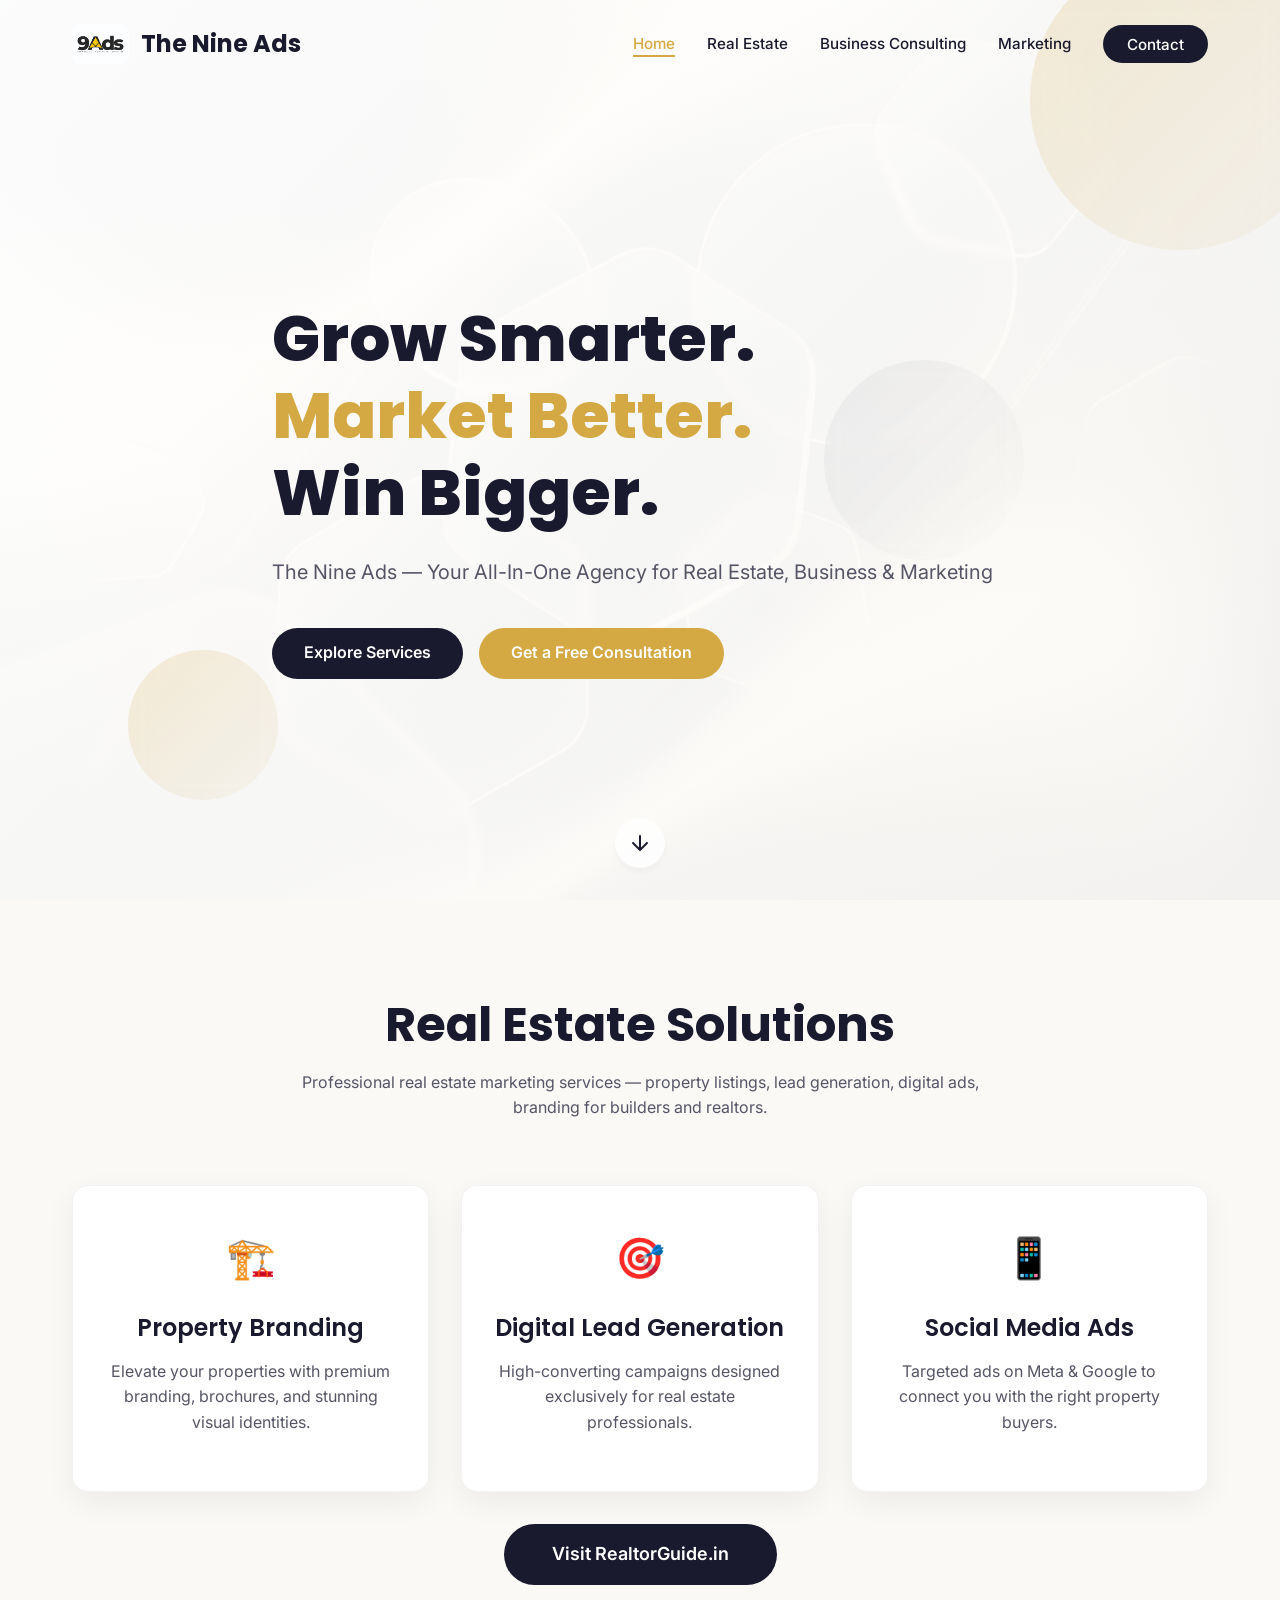
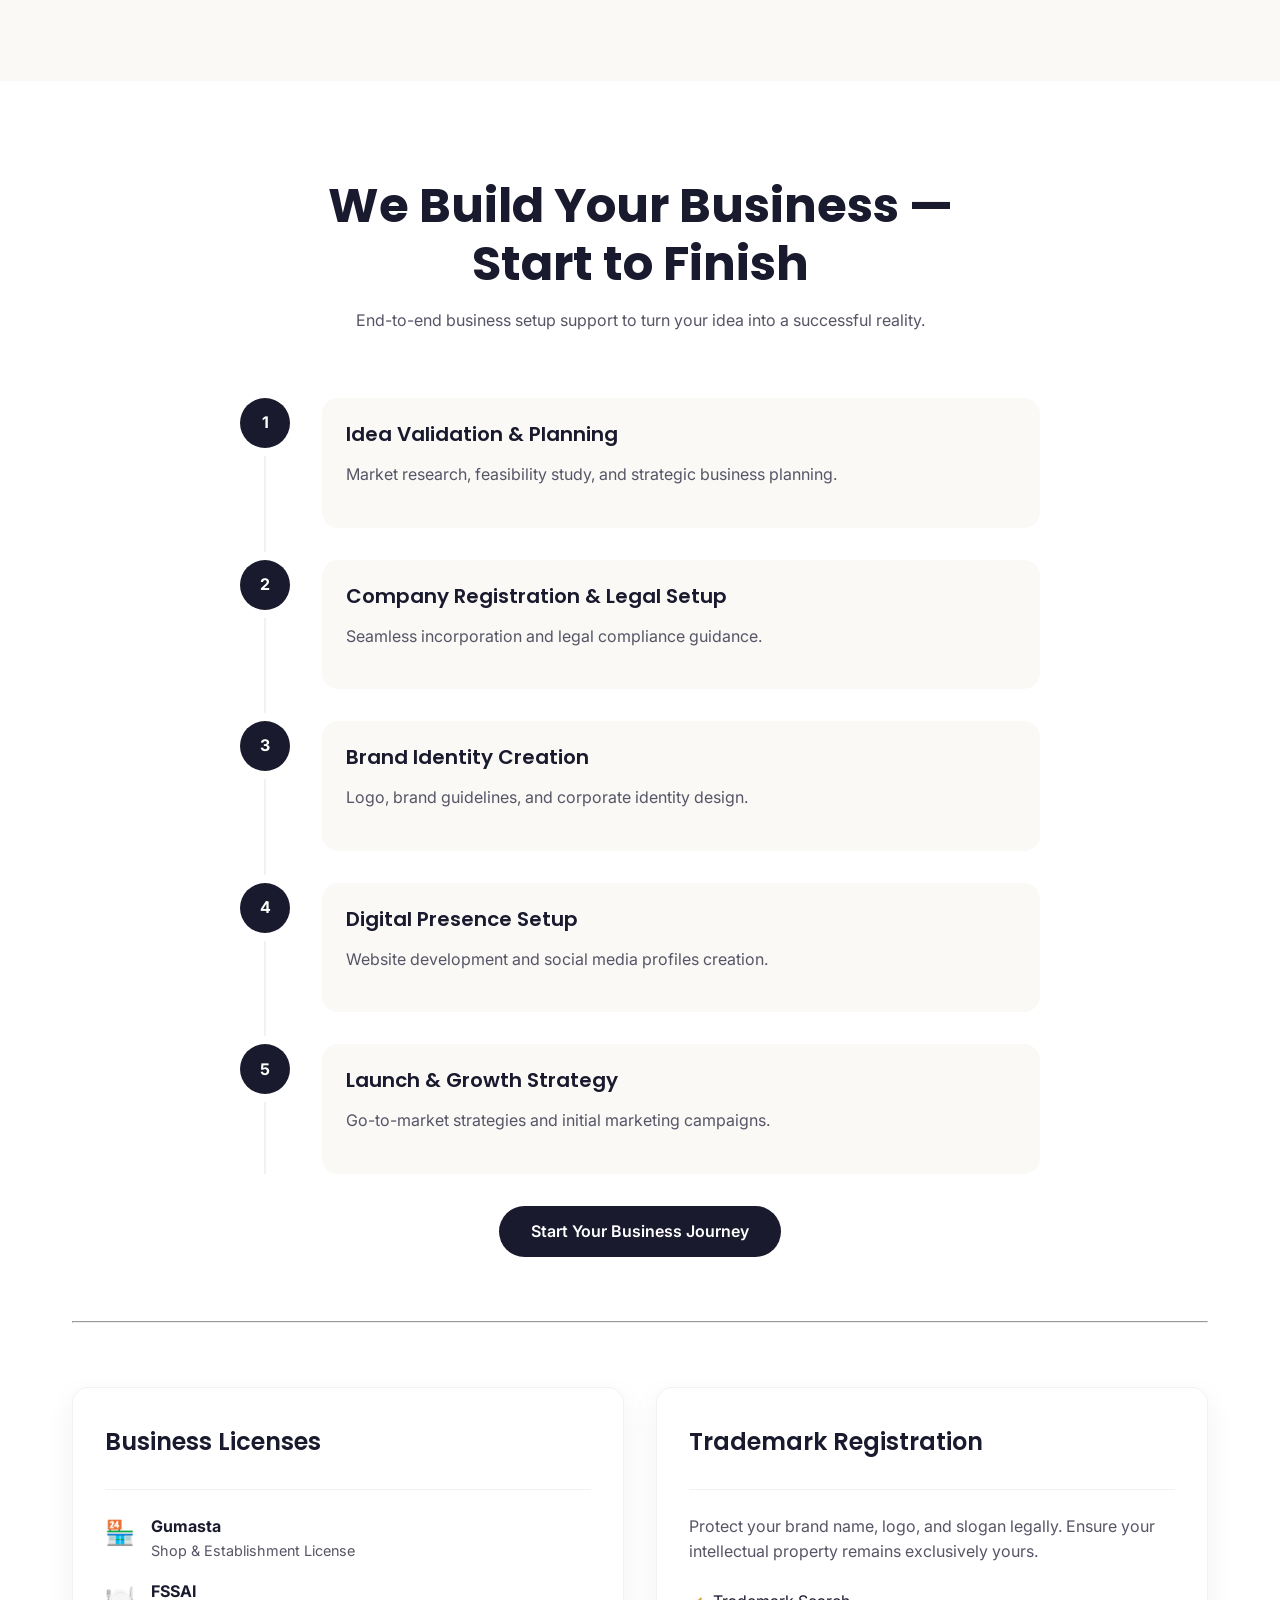
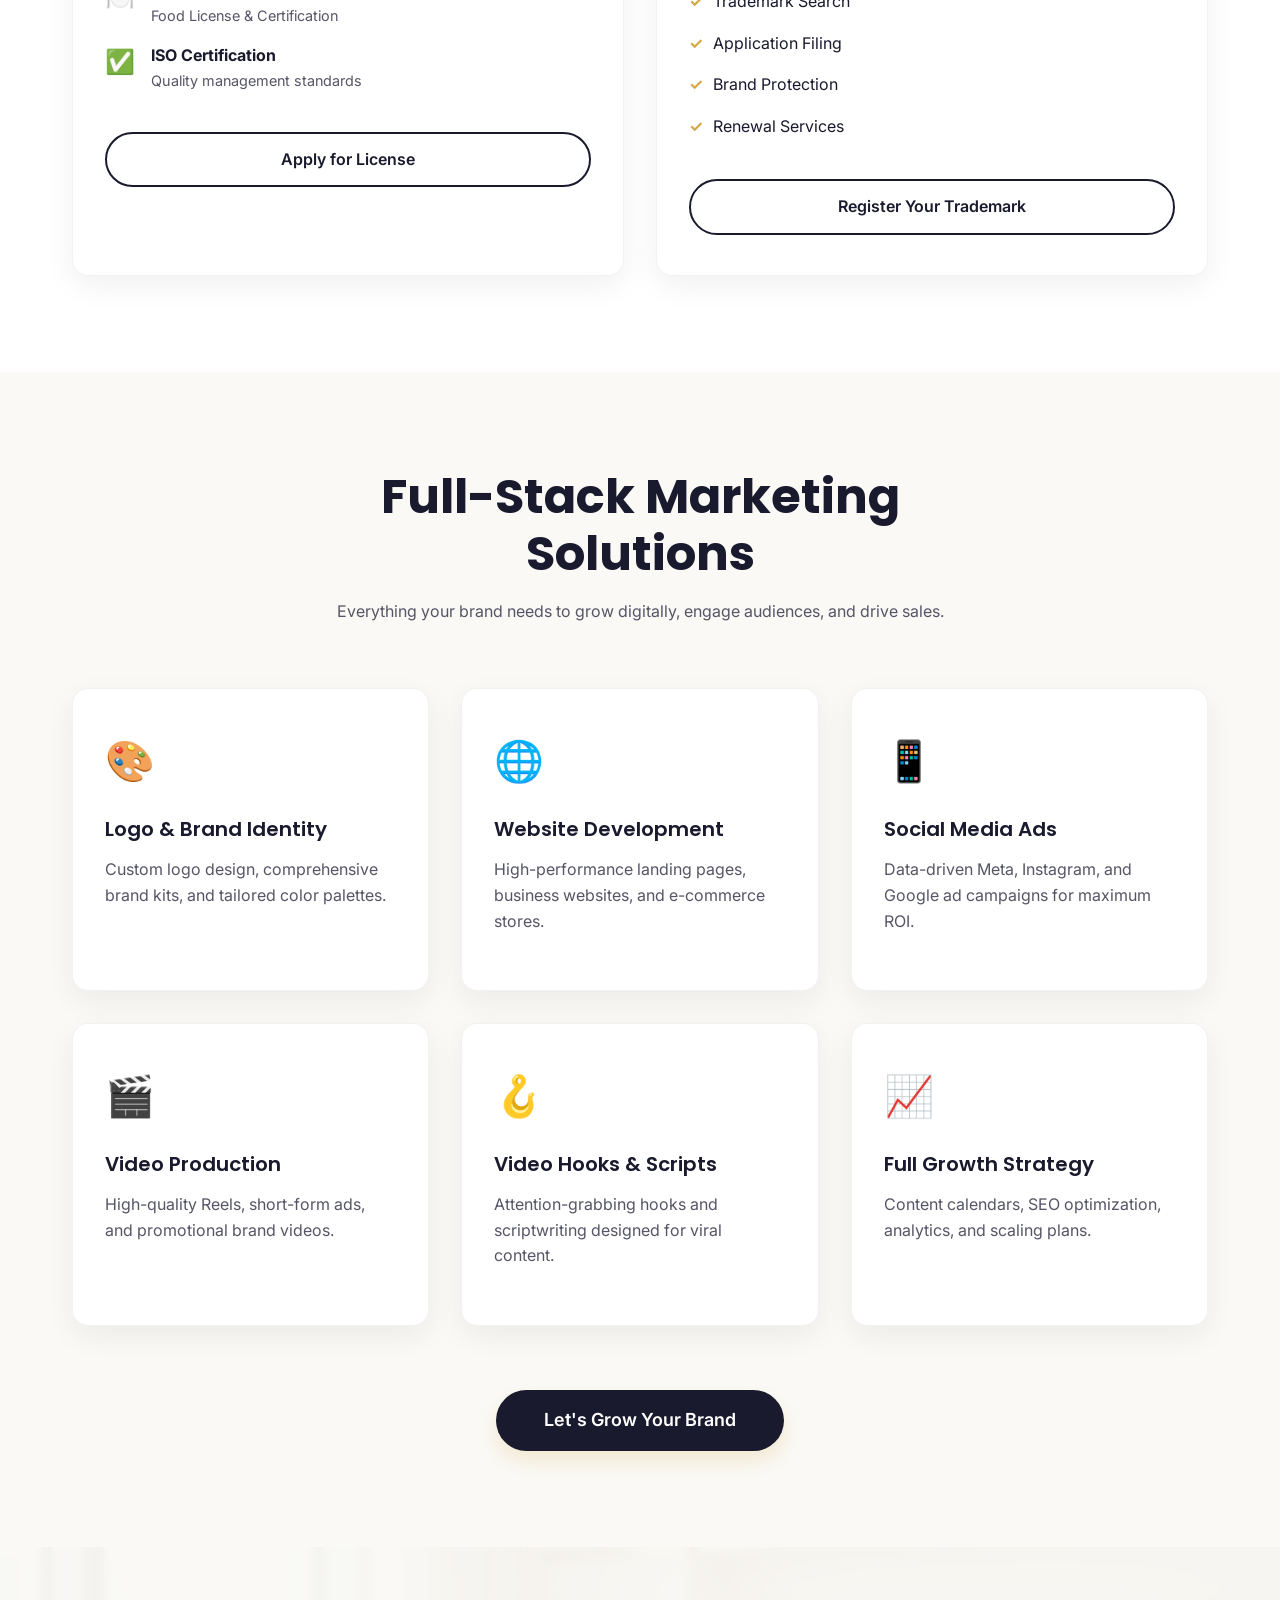
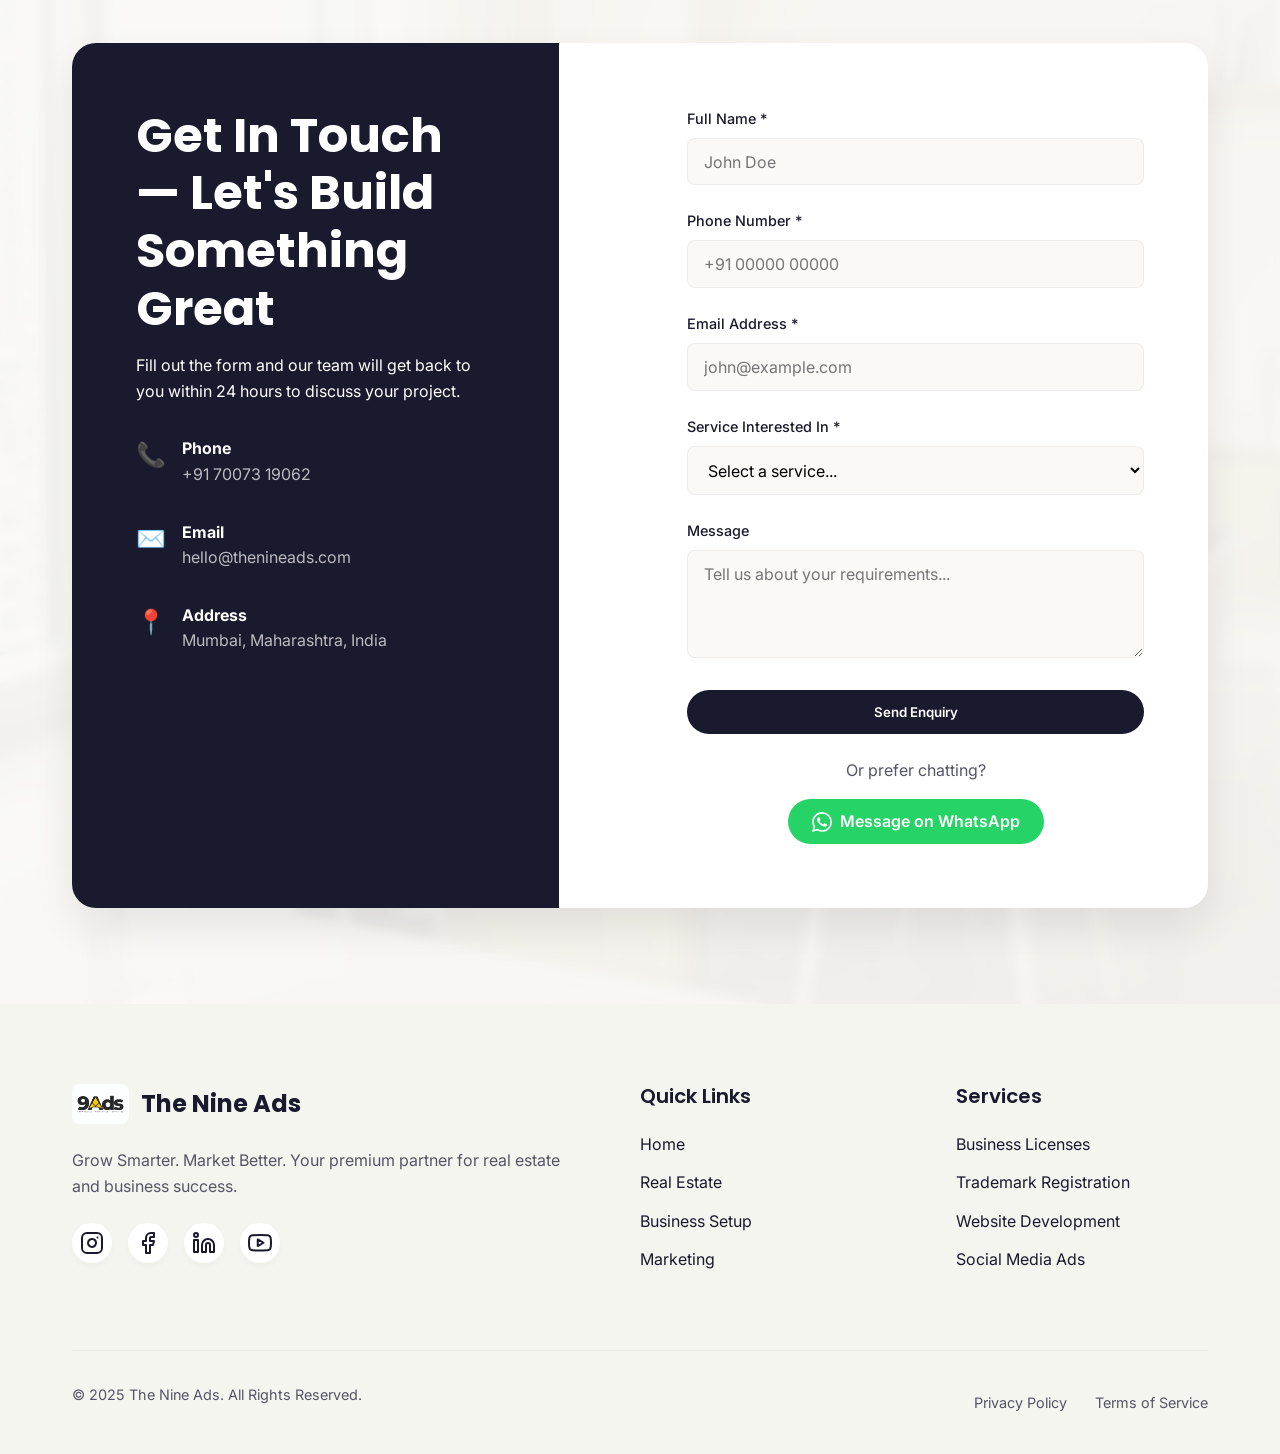
==== index.html @ eb6b7487 "Initial commit" ====
<!DOCTYPE html>
<html lang="en">
<head>
    <meta charset="UTF-8">
    <meta name="viewport" content="width=device-width, initial-scale=1.0">
    
    <!-- SEO Meta Tags -->
    <title>The Nine Ads — Grow Smarter. Market Better.</title>
    <meta name="description" content="The Nine Ads — Full-service agency for Real Estate Marketing, Business Consulting, Licensing, Trademark, and Marketing Solutions in India.">
    <meta name="keywords" content="advertising agency, real estate marketing, business consulting, FSSAI license, gumasta, trademark registration, logo design, social media ads, The Nine Ads">
    <meta name="author" content="The Nine Ads">
    
    <!-- Open Graph -->
    <meta property="og:title" content="The Nine Ads — Grow Smarter. Market Better.">
    <meta property="og:description" content="Your all-in-one agency for real estate, business setup, licensing, trademark, and digital marketing.">
    <meta property="og:image" content="assets/images/og-image.jpg">
    <meta property="og:url" content="https://www.thenineads.com">
    <meta property="og:type" content="website">
    
    <!-- Favicon -->
    <link rel="icon" type="image/png" href="favicon.png">
    <link rel="shortcut icon" href="favicon.ico">
    
    <!-- Preconnect -->
    <link rel="preconnect" href="https://fonts.googleapis.com">
    <link rel="preconnect" href="https://fonts.gstatic.com" crossorigin>
    <link href="https://fonts.googleapis.com/css2?family=Inter:wght@300;400;500;600&family=Poppins:wght@500;600;700;800&display=swap" rel="stylesheet">
    
    <!-- CSS Files -->
    <link rel="stylesheet" href="css/style.css">
    <link rel="stylesheet" href="css/animations.css">
    <link rel="stylesheet" href="css/responsive.css">
</head>
<body>

    <!-- Navbar -->
    <nav id="navbar" class="navbar">
        <div class="nav-container">
            <a href="#" class="logo">
                <img src="assets/images/logo.jpg" alt="The Nine Ads Logo" class="logo-img">
                <span class="logo-text">The Nine Ads</span>
            </a>
            
            <button class="hamburger" id="hamburger" aria-label="Toggle menu">
                <span></span>
                <span></span>
                <span></span>
            </button>

            <ul class="nav-links" id="nav-links">
                <li><a href="#hero" class="nav-link active">Home</a></li>
                <li><a href="#real-estate" class="nav-link">Real Estate</a></li>
                <li><a href="#consulting" class="nav-link">Business Consulting</a></li>
                <li><a href="#marketing" class="nav-link">Marketing</a></li>
                <li><a href="#contact" class="nav-link btn-contact">Contact</a></li>
            </ul>
        </div>
    </nav>

    <!-- SECTION 1: HERO -->
    <section id="hero" class="hero-section fade-in">
        <div class="hero-bg"></div>
        <div class="container hero-content">
            <h1 class="slide-up">Grow Smarter.<br><span class="accent">Market Better.</span><br>Win Bigger.</h1>
            <p class="hero-subheadline slide-up delay-1">The Nine Ads — Your All-In-One Agency for Real Estate, Business & Marketing</p>
            <div class="hero-buttons slide-up delay-2">
                <a href="#real-estate" class="btn btn-primary">Explore Services</a>
                <a href="#contact" class="btn btn-secondary">Get a Free Consultation</a>
            </div>
        </div>
        <div class="scroll-down">
            <a href="#real-estate">
                <svg width="24" height="24" viewBox="0 0 24 24" fill="none" stroke="currentColor" stroke-width="2" stroke-linecap="round" stroke-linejoin="round"><path d="M12 5v14M19 12l-7 7-7-7"/></svg>
            </a>
        </div>
        <div class="floating-shapes">
            <div class="shape shape-1"></div>
            <div class="shape shape-2"></div>
            <div class="shape shape-3"></div>
        </div>
    </section>

    <!-- SECTION 2: REAL ESTATE -->
    <section id="real-estate" class="section bg-cream">
        <div class="container">
            <div class="section-header animate-on-scroll slide-up">
                <h2>Real Estate Solutions</h2>
                <p>Professional real estate marketing services — property listings, lead generation, digital ads, branding for builders and realtors.</p>
            </div>
            
            <div class="grid-3 cards-container">
                <div class="card real-estate-card animate-on-scroll slide-up">
                    <div class="card-icon">🏗️</div>
                    <h3>Property Branding</h3>
                    <p>Elevate your properties with premium branding, brochures, and stunning visual identities.</p>
                </div>
                <div class="card real-estate-card animate-on-scroll slide-up delay-1">
                    <div class="card-icon">🎯</div>
                    <h3>Digital Lead Generation</h3>
                    <p>High-converting campaigns designed exclusively for real estate professionals.</p>
                </div>
                <div class="card real-estate-card animate-on-scroll slide-up delay-2">
                    <div class="card-icon">📱</div>
                    <h3>Social Media Ads</h3>
                    <p>Targeted ads on Meta & Google to connect you with the right property buyers.</p>
                </div>
            </div>
            
            <div class="text-center mt-4 animate-on-scroll fade-in">
                <a href="https://www.realtorguide.in" target="_blank" rel="noopener noreferrer" class="btn btn-primary btn-large">Visit RealtorGuide.in</a>
            </div>
        </div>
        <div class="section-bg-image" style="background-image: url('assets/images/real-estate.jpg');"></div>
    </section>

    <!-- SECTION 3: BUSINESS CONSULTING -->
    <section id="consulting" class="section">
        <div class="container">
            
            <!-- Sub-Section A: Business Setup -->
            <div class="consulting-subsection mb-5">
                <div class="section-header animate-on-scroll slide-up">
                    <h2>We Build Your Business — Start to Finish</h2>
                    <p>End-to-end business setup support to turn your idea into a successful reality.</p>
                </div>
                
                <div class="timeline">
                    <div class="timeline-item animate-on-scroll slide-up">
                        <div class="timeline-marker">1</div>
                        <div class="timeline-content">
                            <h4>Idea Validation & Planning</h4>
                            <p>Market research, feasibility study, and strategic business planning.</p>
                        </div>
                    </div>
                    <div class="timeline-item animate-on-scroll slide-up delay-1">
                        <div class="timeline-marker">2</div>
                        <div class="timeline-content">
                            <h4>Company Registration & Legal Setup</h4>
                            <p>Seamless incorporation and legal compliance guidance.</p>
                        </div>
                    </div>
                    <div class="timeline-item animate-on-scroll slide-up delay-2">
                        <div class="timeline-marker">3</div>
                        <div class="timeline-content">
                            <h4>Brand Identity Creation</h4>
                            <p>Logo, brand guidelines, and corporate identity design.</p>
                        </div>
                    </div>
                    <div class="timeline-item animate-on-scroll slide-up delay-3">
                        <div class="timeline-marker">4</div>
                        <div class="timeline-content">
                            <h4>Digital Presence Setup</h4>
                            <p>Website development and social media profiles creation.</p>
                        </div>
                    </div>
                    <div class="timeline-item animate-on-scroll slide-up delay-4">
                        <div class="timeline-marker">5</div>
                        <div class="timeline-content">
                            <h4>Launch & Growth Strategy</h4>
                            <p>Go-to-market strategies and initial marketing campaigns.</p>
                        </div>
                    </div>
                </div>
                
                <div class="text-center mt-4 animate-on-scroll fade-in">
                    <a href="#contact" class="btn btn-primary">Start Your Business Journey</a>
                </div>
            </div>

            <hr class="divider">

            <!-- Sub-Section B: Licensing & Trademark -->
            <div class="consulting-subsection mt-5">
                <div class="grid-2">
                    <div class="card premium-card animate-on-scroll slide-up">
                        <div class="card-header">
                            <h3>Business Licenses</h3>
                        </div>
                        <div class="card-body">
                            <ul class="feature-list">
                                <li>
                                    <span class="icon">🏪</span>
                                    <div>
                                        <strong>Gumasta</strong>
                                        <p>Shop & Establishment License</p>
                                    </div>
                                </li>
                                <li>
                                    <span class="icon">🍽️</span>
                                    <div>
                                        <strong>FSSAI</strong>
                                        <p>Food License & Certification</p>
                                    </div>
                                </li>
                                <li>
                                    <span class="icon">✅</span>
                                    <div>
                                        <strong>ISO Certification</strong>
                                        <p>Quality management standards</p>
                                    </div>
                                </li>
                            </ul>
                            <a href="#contact" class="btn btn-outline w-100 mt-3">Apply for License</a>
                        </div>
                    </div>
                    
                    <div class="card premium-card animate-on-scroll slide-up delay-1">
                        <div class="card-header">
                            <h3>Trademark Registration</h3>
                        </div>
                        <div class="card-body">
                            <p class="mb-3">Protect your brand name, logo, and slogan legally. Ensure your intellectual property remains exclusively yours.</p>
                            <ul class="check-list">
                                <li>Trademark Search</li>
                                <li>Application Filing</li>
                                <li>Brand Protection</li>
                                <li>Renewal Services</li>
                            </ul>
                            <a href="#contact" class="btn btn-outline w-100 mt-3">Register Your Trademark</a>
                        </div>
                    </div>
                </div>
            </div>

        </div>
    </section>

    <!-- SECTION 4: MARKETING CONSULTANCY -->
    <section id="marketing" class="section bg-cream">
        <div class="container">
            <div class="section-header animate-on-scroll slide-up">
                <h2>Full-Stack Marketing Solutions</h2>
                <p>Everything your brand needs to grow digitally, engage audiences, and drive sales.</p>
            </div>
            
            <div class="grid-3">
                <div class="card hover-card animate-on-scroll slide-up">
                    <div class="card-icon">🎨</div>
                    <h4>Logo & Brand Identity</h4>
                    <p>Custom logo design, comprehensive brand kits, and tailored color palettes.</p>
                </div>
                <div class="card hover-card animate-on-scroll slide-up delay-1">
                    <div class="card-icon">🌐</div>
                    <h4>Website Development</h4>
                    <p>High-performance landing pages, business websites, and e-commerce stores.</p>
                </div>
                <div class="card hover-card animate-on-scroll slide-up delay-2">
                    <div class="card-icon">📱</div>
                    <h4>Social Media Ads</h4>
                    <p>Data-driven Meta, Instagram, and Google ad campaigns for maximum ROI.</p>
                </div>
                <div class="card hover-card animate-on-scroll slide-up">
                    <div class="card-icon">🎬</div>
                    <h4>Video Production</h4>
                    <p>High-quality Reels, short-form ads, and promotional brand videos.</p>
                </div>
                <div class="card hover-card animate-on-scroll slide-up delay-1">
                    <div class="card-icon">🪝</div>
                    <h4>Video Hooks & Scripts</h4>
                    <p>Attention-grabbing hooks and scriptwriting designed for viral content.</p>
                </div>
                <div class="card hover-card animate-on-scroll slide-up delay-2">
                    <div class="card-icon">📈</div>
                    <h4>Full Growth Strategy</h4>
                    <p>Content calendars, SEO optimization, analytics, and scaling plans.</p>
                </div>
            </div>
            
            <div class="text-center mt-5 animate-on-scroll fade-in">
                <a href="#contact" class="btn btn-primary btn-large glow-effect">Let's Grow Your Brand</a>
            </div>
        </div>
    </section>

    <!-- SECTION 5: CONTACT / ENQUIRY -->
    <section id="contact" class="section contact-section">
        <div class="container">
            <div class="contact-wrapper glass-panel animate-on-scroll slide-up">
                <div class="contact-info">
                    <h2>Get In Touch — Let's Build Something Great</h2>
                    <p>Fill out the form and our team will get back to you within 24 hours to discuss your project.</p>
                    
                    <div class="contact-details mt-4">
                        <div class="contact-item">
                            <span class="icon">📞</span>
                            <div>
                                <strong>Phone</strong>
                                <p>+91 70073 19062</p>
                            </div>
                        </div>
                        <div class="contact-item">
                            <span class="icon">✉️</span>
                            <div>
                                <strong>Email</strong>
                                <p>hello@thenineads.com</p>
                            </div>
                        </div>
                        <div class="contact-item">
                            <span class="icon">📍</span>
                            <div>
                                <strong>Address</strong>
                                <p>Mumbai, Maharashtra, India</p>
                            </div>
                        </div>
                    </div>
                </div>
                
                <div class="contact-form-container">
                    <form id="enquiry-form" class="enquiry-form">
                        <div class="form-group">
                            <label for="name">Full Name *</label>
                            <input type="text" id="name" name="name" required placeholder="John Doe">
                        </div>
                        <div class="form-group">
                            <label for="phone">Phone Number *</label>
                            <input type="tel" id="phone" name="phone" required placeholder="+91 00000 00000">
                        </div>
                        <div class="form-group">
                            <label for="email">Email Address *</label>
                            <input type="email" id="email" name="email" required placeholder="john@example.com">
                        </div>
                        <div class="form-group">
                            <label for="service">Service Interested In *</label>
                            <select id="service" name="service" required>
                                <option value="" disabled selected>Select a service...</option>
                                <option value="Real Estate">Real Estate</option>
                                <option value="Business Setup">Business Setup</option>
                                <option value="License/Trademark">License/Trademark</option>
                                <option value="Marketing">Marketing</option>
                                <option value="Other">Other</option>
                            </select>
                        </div>
                        <div class="form-group full-width">
                            <label for="message">Message</label>
                            <textarea id="message" name="message" rows="4" placeholder="Tell us about your requirements..."></textarea>
                        </div>
                        <div class="form-submit full-width">
                            <button type="submit" class="btn btn-primary w-100" id="submit-btn">
                                <span class="btn-text">Send Enquiry</span>
                                <span class="spinner hidden"></span>
                            </button>
                        </div>
                        
                        <div id="form-message" class="form-message hidden"></div>
                        
                        <div class="whatsapp-fallback full-width text-center mt-3">
                            <p class="text-sm">Or prefer chatting?</p>
                            <a href="https://wa.me/917007319062" target="_blank" class="btn btn-whatsapp">
                                <svg viewBox="0 0 24 24" width="20" height="20" fill="currentColor"><path d="M17.472 14.382c-.297-.149-1.758-.867-2.03-.967-.273-.099-.471-.148-.67.15-.197.297-.767.966-.94 1.164-.173.199-.347.223-.644.075-.297-.15-1.255-.463-2.39-1.475-.883-.788-1.48-1.761-1.653-2.059-.173-.297-.018-.458.13-.606.134-.133.298-.347.446-.52.149-.174.198-.298.298-.497.099-.198.05-.371-.025-.52-.075-.149-.669-1.612-.916-2.207-.242-.579-.487-.5-.669-.51-.173-.008-.371-.01-.57-.01-.198 0-.52.074-.792.372-.272.297-1.04 1.016-1.04 2.479 0 1.462 1.065 2.875 1.213 3.074.149.198 2.096 3.2 5.077 4.487.709.306 1.262.489 1.694.625.712.227 1.36.195 1.871.118.571-.085 1.758-.719 2.006-1.413.248-.694.248-1.289.173-1.413-.074-.124-.272-.198-.57-.347m-5.421 7.403h-.004a9.87 9.87 0 01-5.031-1.378l-.361-.214-3.741.982.998-3.648-.235-.374a9.86 9.86 0 01-1.51-5.26c.001-5.45 4.436-9.884 9.888-9.884 2.64 0 5.122 1.03 6.988 2.898a9.825 9.825 0 012.893 6.994c-.003 5.45-4.437 9.884-9.885 9.884m8.413-18.297A11.815 11.815 0 0012.05 0C5.495 0 .16 5.335.157 11.892c0 2.096.547 4.142 1.588 5.945L.057 24l6.305-1.654a11.882 11.882 0 005.683 1.448h.005c6.554 0 11.89-5.335 11.893-11.893a11.821 11.821 0 00-3.48-8.413z"/></svg>
                                Message on WhatsApp
                            </a>
                        </div>
                    </form>
                </div>
            </div>
        </div>
    </section>

    <!-- FOOTER -->
    <footer class="footer">
        <div class="container">
            <div class="footer-grid">
                <div class="footer-brand">
                    <a href="#" class="logo mb-3">
                        <img src="assets/images/logo.jpg" alt="The Nine Ads Logo" class="logo-img">
                        <span class="logo-text">The Nine Ads</span>
                    </a>
                    <p>Grow Smarter. Market Better. Your premium partner for real estate and business success.</p>
                    <div class="social-icons mt-3">
                        <a href="#" aria-label="Instagram"><svg viewBox="0 0 24 24" width="24" height="24" stroke="currentColor" stroke-width="2" fill="none" stroke-linecap="round" stroke-linejoin="round"><rect x="2" y="2" width="20" height="20" rx="5" ry="5"></rect><path d="M16 11.37A4 4 0 1 1 12.63 8 4 4 0 0 1 16 11.37z"></path><line x1="17.5" y1="6.5" x2="17.51" y2="6.5"></line></svg></a>
                        <a href="#" aria-label="Facebook"><svg viewBox="0 0 24 24" width="24" height="24" stroke="currentColor" stroke-width="2" fill="none" stroke-linecap="round" stroke-linejoin="round"><path d="M18 2h-3a5 5 0 0 0-5 5v3H7v4h3v8h4v-8h3l1-4h-4V7a1 1 0 0 1 1-1h3z"></path></svg></a>
                        <a href="#" aria-label="LinkedIn"><svg viewBox="0 0 24 24" width="24" height="24" stroke="currentColor" stroke-width="2" fill="none" stroke-linecap="round" stroke-linejoin="round"><path d="M16 8a6 6 0 0 1 6 6v7h-4v-7a2 2 0 0 0-2-2 2 2 0 0 0-2 2v7h-4v-7a6 6 0 0 1 6-6z"></path><rect x="2" y="9" width="4" height="12"></rect><circle cx="4" cy="4" r="2"></circle></svg></a>
                        <a href="#" aria-label="YouTube"><svg viewBox="0 0 24 24" width="24" height="24" stroke="currentColor" stroke-width="2" fill="none" stroke-linecap="round" stroke-linejoin="round"><path d="M22.54 6.42a2.78 2.78 0 0 0-1.94-2C18.88 4 12 4 12 4s-6.88 0-8.6.46a2.78 2.78 0 0 0-1.94 2A29 29 0 0 0 1 11.75a29 29 0 0 0 .46 5.33 2.78 2.78 0 0 0 1.94 2c1.72.46 8.6.46 8.6.46s6.88 0 8.6-.46a2.78 2.78 0 0 0 1.94-2 29 29 0 0 0 .46-5.33 29 29 0 0 0-.46-5.33z"></path><polygon points="9.75 15.02 15.5 11.75 9.75 8.48 9.75 15.02"></polygon></svg></a>
                    </div>
                </div>
                
                <div class="footer-links">
                    <h4>Quick Links</h4>
                    <ul>
                        <li><a href="#hero">Home</a></li>
                        <li><a href="#real-estate">Real Estate</a></li>
                        <li><a href="#consulting">Business Setup</a></li>
                        <li><a href="#marketing">Marketing</a></li>
                    </ul>
                </div>
                
                <div class="footer-links">
                    <h4>Services</h4>
                    <ul>
                        <li><a href="#consulting">Business Licenses</a></li>
                        <li><a href="#consulting">Trademark Registration</a></li>
                        <li><a href="#marketing">Website Development</a></li>
                        <li><a href="#marketing">Social Media Ads</a></li>
                    </ul>
                </div>
            </div>
            
            <div class="footer-bottom">
                <p>&copy; 2025 The Nine Ads. All Rights Reserved.</p>
                <div class="footer-legal">
                    <a href="#">Privacy Policy</a>
                    <a href="#">Terms of Service</a>
                </div>
            </div>
        </div>
    </footer>

    <!-- Scripts -->
    <script src="js/main.js"></script>
    <script src="js/animations.js"></script>
    <script src="js/enquiry.js"></script>
    <script src="js/security.js"></script>
</body>
</html>
---- css/style.css ----
:root {
    --primary-bg: #FFFFFF;
    --cream-bg: #FAF9F6;
    --accent-gold: #D4A843;
    --accent-gold-dark: #b89035;
    --text-dark: #1A1A2E;
    --text-muted: #555566;
    --border-color: rgba(0,0,0,0.05);
    
    --shadow-sm: 0 4px 6px rgba(0,0,0,0.03);
    --shadow-md: 0 10px 30px rgba(0,0,0,0.06);
    --shadow-lg: 0 20px 40px rgba(0,0,0,0.08);
    --shadow-gold: 0 10px 20px rgba(212, 168, 67, 0.2);
    
    --radius-sm: 8px;
    --radius-md: 16px;
    --radius-lg: 24px;
    
    --font-heading: 'Poppins', sans-serif;
    --font-body: 'Inter', sans-serif;
    
    --transition-fast: 0.2s ease;
    --transition-normal: 0.3s ease;
    --transition-slow: 0.5s cubic-bezier(0.4, 0, 0.2, 1);
}

* {
    margin: 0;
    padding: 0;
    box-sizing: border-box;
}

html {
    scroll-behavior: smooth;
    font-size: 16px;
}

body {
    font-family: var(--font-body);
    color: var(--text-dark);
    background-color: var(--primary-bg);
    line-height: 1.6;
    overflow-x: hidden;
    -webkit-font-smoothing: antialiased;
}

h1, h2, h3, h4, h5, h6 {
    font-family: var(--font-heading);
    color: var(--text-dark);
    line-height: 1.2;
    margin-bottom: 1rem;
}

p {
    color: var(--text-muted);
    margin-bottom: 1rem;
}

a {
    text-decoration: none;
    color: inherit;
    transition: var(--transition-normal);
}

ul {
    list-style: none;
}

img {
    max-width: 100%;
    height: auto;
    display: block;
}

.container {
    width: 100%;
    max-width: 1200px;
    margin: 0 auto;
    padding: 0 2rem;
}

.section {
    padding: 6rem 0;
    position: relative;
}

.bg-cream {
    background-color: var(--cream-bg);
}

.text-center { text-align: center; }
.mt-3 { margin-top: 1.5rem; }
.mt-4 { margin-top: 2rem; }
.mt-5 { margin-top: 4rem; }
.mb-3 { margin-bottom: 1.5rem; }
.mb-5 { margin-bottom: 4rem; }
.w-100 { width: 100%; }

.accent { color: var(--accent-gold); }

/* Typography */
h1 { font-size: clamp(2.5rem, 5vw, 4.5rem); font-weight: 800; }
h2 { font-size: clamp(2rem, 4vw, 3rem); font-weight: 700; }
h3 { font-size: 1.5rem; font-weight: 600; }
h4 { font-size: 1.25rem; font-weight: 600; }

/* Buttons */
.btn {
    display: inline-flex;
    align-items: center;
    justify-content: center;
    padding: 0.8rem 2rem;
    border-radius: 50px;
    font-family: var(--font-body);
    font-weight: 600;
    cursor: pointer;
    border: none;
    transition: var(--transition-normal);
    min-height: 44px; /* Touch target */
    gap: 0.5rem;
}

.btn-primary {
    background: var(--text-dark);
    color: #fff;
}
.btn-primary:hover {
    background: var(--accent-gold);
    color: #fff;
    transform: translateY(-2px);
    box-shadow: var(--shadow-gold);
}

.btn-secondary {
    background: var(--accent-gold);
    color: #fff;
}
.btn-secondary:hover {
    background: var(--accent-gold-dark);
    transform: translateY(-2px);
}

.btn-outline {
    background: transparent;
    color: var(--text-dark);
    border: 2px solid var(--text-dark);
}
.btn-outline:hover {
    background: var(--text-dark);
    color: #fff;
}

.btn-large {
    padding: 1rem 3rem;
    font-size: 1.125rem;
}

.glow-effect {
    box-shadow: var(--shadow-gold);
}

/* Navbar */
.navbar {
    position: fixed;
    top: 0;
    left: 0;
    width: 100%;
    z-index: 1000;
    padding: 1.5rem 0;
    transition: var(--transition-normal);
}

.navbar.scrolled {
    background: rgba(255, 255, 255, 0.95);
    backdrop-filter: blur(10px);
    padding: 1rem 0;
    box-shadow: var(--shadow-sm);
}

.nav-container {
    max-width: 1200px;
    margin: 0 auto;
    padding: 0 2rem;
    display: flex;
    justify-content: space-between;
    align-items: center;
}

.logo {
    display: flex;
    align-items: center;
    gap: 0.75rem;
    font-family: var(--font-heading);
    font-weight: 700;
    font-size: 1.5rem;
}

.logo-img {
    height: 40px;
    width: auto;
    border-radius: 8px;
}

.nav-links {
    display: flex;
    gap: 2rem;
    align-items: center;
}

.nav-link {
    font-weight: 500;
    font-size: 0.95rem;
    position: relative;
}

.nav-link::after {
    content: '';
    position: absolute;
    bottom: -4px;
    left: 0;
    width: 0;
    height: 2px;
    background: var(--accent-gold);
    transition: var(--transition-normal);
}

.nav-link:hover::after,
.nav-link.active::after {
    width: 100%;
}

.nav-link.active {
    color: var(--accent-gold);
}

.btn-contact {
    background: var(--text-dark);
    color: #fff;
    padding: 0.6rem 1.5rem;
    border-radius: 50px;
}
.btn-contact::after { display: none; }
.btn-contact:hover {
    background: var(--accent-gold);
    color: #fff;
}

.hamburger {
    display: none;
    background: none;
    border: none;
    cursor: pointer;
    flex-direction: column;
    gap: 5px;
    z-index: 1001;
}

.hamburger span {
    display: block;
    width: 25px;
    height: 2px;
    background: var(--text-dark);
    transition: var(--transition-fast);
}

/* Hero Section */
.hero-section {
    min-height: 100vh;
    display: flex;
    align-items: center;
    position: relative;
    padding-top: 80px;
    overflow: hidden;
}

.hero-bg {
    position: absolute;
    top: 0; left: 0; width: 100%; height: 100%;
    background-image: url('../assets/images/hero-bg.jpg');
    background-size: cover;
    background-position: center;
    opacity: 0.15;
    z-index: -2;
}

.hero-section::before {
    content: '';
    position: absolute;
    top: 0; left: 0; width: 100%; height: 100%;
    background: linear-gradient(135deg, rgba(255,255,255,0.9) 0%, rgba(250,249,246,0.7) 100%);
    z-index: -1;
}

.hero-content {
    max-width: 800px;
    z-index: 1;
}

.hero-subheadline {
    font-size: 1.25rem;
    margin: 1.5rem 0 2.5rem;
    color: var(--text-muted);
}

.hero-buttons {
    display: flex;
    gap: 1rem;
}

.floating-shapes {
    position: absolute;
    top: 0; left: 0; width: 100%; height: 100%;
    pointer-events: none;
    z-index: 0;
}

.shape {
    position: absolute;
    border-radius: 50%;
    background: linear-gradient(135deg, rgba(212, 168, 67, 0.2), rgba(212, 168, 67, 0.05));
    backdrop-filter: blur(10px);
}

.shape-1 { width: 300px; height: 300px; top: -50px; right: -50px; }
.shape-2 { width: 150px; height: 150px; bottom: 100px; left: 10%; }
.shape-3 { width: 200px; height: 200px; top: 40%; right: 20%; background: linear-gradient(135deg, rgba(26, 26, 46, 0.05), transparent); }

.scroll-down {
    position: absolute;
    bottom: 2rem;
    left: 50%;
    transform: translateX(-50%);
    z-index: 1;
}

.scroll-down a {
    display: flex;
    align-items: center;
    justify-content: center;
    width: 50px;
    height: 50px;
    border-radius: 50%;
    background: rgba(255,255,255,0.8);
    box-shadow: var(--shadow-sm);
    color: var(--text-dark);
}

/* Sections Global */
.section-header {
    text-align: center;
    max-width: 700px;
    margin: 0 auto 4rem;
}

/* Grid System */
.grid-2 { display: grid; grid-template-columns: repeat(2, 1fr); gap: 2rem; }
.grid-3 { display: grid; grid-template-columns: repeat(3, 1fr); gap: 2rem; }

/* Cards */
.card {
    background: #fff;
    border-radius: var(--radius-md);
    padding: 2.5rem 2rem;
    box-shadow: var(--shadow-md);
    transition: var(--transition-normal);
    position: relative;
    overflow: hidden;
    border: 1px solid var(--border-color);
}

.card:hover {
    transform: translateY(-10px);
    box-shadow: var(--shadow-lg);
}

.card-icon {
    font-size: 2.5rem;
    margin-bottom: 1.5rem;
}

.real-estate-card { text-align: center; }

/* Timeline */
.timeline {
    position: relative;
    max-width: 800px;
    margin: 0 auto;
}

.timeline::before {
    content: '';
    position: absolute;
    top: 0; left: 24px;
    height: 100%;
    width: 2px;
    background: var(--border-color);
}

.timeline-item {
    display: flex;
    gap: 2rem;
    margin-bottom: 2rem;
    position: relative;
}

.timeline-marker {
    width: 50px;
    height: 50px;
    border-radius: 50%;
    background: var(--text-dark);
    color: #fff;
    display: flex;
    align-items: center;
    justify-content: center;
    font-weight: 700;
    flex-shrink: 0;
    position: relative;
    z-index: 2;
    box-shadow: 0 0 0 8px var(--primary-bg);
}

.timeline-content {
    background: var(--cream-bg);
    padding: 1.5rem;
    border-radius: var(--radius-md);
    width: 100%;
}

/* Feature Lists */
.premium-card .card-header {
    border-bottom: 1px solid var(--border-color);
    padding-bottom: 1rem;
    margin-bottom: 1.5rem;
}

.feature-list li, .check-list li {
    margin-bottom: 1rem;
}

.feature-list li {
    display: flex;
    gap: 1rem;
    align-items: flex-start;
}
.feature-list .icon { font-size: 1.5rem; }
.feature-list p { margin: 0; font-size: 0.9rem; }

.check-list li {
    position: relative;
    padding-left: 1.5rem;
}
.check-list li::before {
    content: '✓';
    color: var(--accent-gold);
    position: absolute;
    left: 0;
    font-weight: bold;
}

/* Contact Section */
.contact-section {
    background: url('../assets/images/consulting.jpg') center/cover no-repeat;
    position: relative;
}

.contact-section::before {
    content: '';
    position: absolute;
    top: 0; left: 0; right: 0; bottom: 0;
    background: rgba(250, 249, 246, 0.95);
    backdrop-filter: blur(5px);
}

.contact-wrapper {
    display: grid;
    grid-template-columns: 1fr 1.2fr;
    gap: 4rem;
    position: relative;
    z-index: 1;
    background: #fff;
    border-radius: var(--radius-lg);
    box-shadow: var(--shadow-lg);
    overflow: hidden;
}

.contact-info {
    padding: 4rem;
    background: var(--text-dark);
    color: #fff;
}
.contact-info h2, .contact-info p { color: #fff; }

.contact-item {
    display: flex;
    gap: 1rem;
    margin-bottom: 2rem;
}
.contact-item .icon { font-size: 1.5rem; }
.contact-item p { color: rgba(255,255,255,0.7); margin: 0; }

.contact-form-container {
    padding: 4rem;
}

.form-group { margin-bottom: 1.5rem; }
.form-group label {
    display: block;
    margin-bottom: 0.5rem;
    font-weight: 500;
    font-size: 0.9rem;
}
.form-group input, .form-group select, .form-group textarea {
    width: 100%;
    padding: 0.8rem 1rem;
    border: 1px solid var(--border-color);
    border-radius: var(--radius-sm);
    font-family: var(--font-body);
    font-size: 1rem;
    transition: var(--transition-fast);
    background: var(--cream-bg);
}
.form-group input:focus, .form-group select:focus, .form-group textarea:focus {
    outline: none;
    border-color: var(--accent-gold);
    box-shadow: 0 0 0 3px rgba(212, 168, 67, 0.1);
}

.spinner {
    width: 20px;
    height: 20px;
    border: 3px solid rgba(255,255,255,0.3);
    border-radius: 50%;
    border-top-color: #fff;
    animation: spin 1s ease-in-out infinite;
}

.hidden { display: none !important; }
.form-message {
    padding: 1rem;
    border-radius: var(--radius-sm);
    margin-top: 1rem;
    font-weight: 500;
    text-align: center;
}
.msg-success { background: #e6f4ea; color: #137333; }
.msg-error { background: #fce8e6; color: #c5221f; }

.btn-whatsapp {
    background: #25D366;
    color: white;
    display: inline-flex;
    align-items: center;
    gap: 0.5rem;
    border-radius: 50px;
    padding: 0.6rem 1.5rem;
}
.btn-whatsapp:hover { background: #128C7E; color: white;}

/* Footer */
.footer {
    background: #F5F5F0;
    padding: 5rem 0 2rem;
    color: var(--text-dark);
}

.footer-grid {
    display: grid;
    grid-template-columns: 2fr 1fr 1fr;
    gap: 4rem;
    margin-bottom: 4rem;
}

.social-icons {
    display: flex;
    gap: 1rem;
}
.social-icons a {
    display: flex;
    align-items: center;
    justify-content: center;
    width: 40px;
    height: 40px;
    background: #fff;
    border-radius: 50%;
    box-shadow: var(--shadow-sm);
}
.social-icons a:hover {
    background: var(--accent-gold);
    color: #fff;
}

.footer-links h4 { margin-bottom: 1.5rem; }
.footer-links ul li { margin-bottom: 0.8rem; }
.footer-links ul a:hover { color: var(--accent-gold); }

.footer-bottom {
    display: flex;
    justify-content: space-between;
    align-items: center;
    padding-top: 2rem;
    border-top: 1px solid var(--border-color);
    font-size: 0.9rem;
    color: var(--text-muted);
}
.footer-legal a { margin-left: 1.5rem; }
.footer-legal a:hover { color: var(--accent-gold); }
---- css/animations.css ----
/* Spin animation */
@keyframes spin {
    to { transform: rotate(360deg); }
}

/* Animations for scroll triggers */
.fade-in {
    opacity: 0;
    transition: opacity 0.8s ease-out;
}
.fade-in.is-visible {
    opacity: 1;
}

.slide-up {
    opacity: 0;
    transform: translateY(40px);
    transition: opacity 0.8s ease-out, transform 0.8s ease-out;
}
.slide-up.is-visible {
    opacity: 1;
    transform: translateY(0);
}

/* Delays for staggered animations */
.delay-1 { transition-delay: 0.15s; }
.delay-2 { transition-delay: 0.3s; }
.delay-3 { transition-delay: 0.45s; }
.delay-4 { transition-delay: 0.6s; }

/* Floating Shapes Animation */
@keyframes float1 {
    0% { transform: translateY(0) rotate(0deg); }
    50% { transform: translateY(-20px) rotate(10deg); }
    100% { transform: translateY(0) rotate(0deg); }
}
@keyframes float2 {
    0% { transform: translate(0, 0) scale(1); }
    50% { transform: translate(20px, -20px) scale(1.1); }
    100% { transform: translate(0, 0) scale(1); }
}
@keyframes float3 {
    0% { transform: translateY(0) scale(1); }
    50% { transform: translateY(30px) scale(0.9); }
    100% { transform: translateY(0) scale(1); }
}

.shape-1 { animation: float1 8s ease-in-out infinite; }
.shape-2 { animation: float2 12s ease-in-out infinite reverse; }
.shape-3 { animation: float3 10s ease-in-out infinite; }

/* Scroll down bounce */
@keyframes bounce {
    0%, 20%, 50%, 80%, 100% { transform: translateY(0); }
    40% { transform: translateY(-10px); }
    60% { transform: translateY(-5px); }
}
.scroll-down a {
    animation: bounce 2s infinite;
}
---- css/responsive.css ----
/* Breakpoints: 1200px, 768px, 480px */

@media (max-width: 1200px) {
    .container {
        padding: 0 2rem;
    }
    
    .contact-wrapper {
        grid-template-columns: 1fr 1fr;
        gap: 2rem;
    }
    
    .contact-info, .contact-form-container {
        padding: 3rem 2rem;
    }
}

@media (max-width: 992px) {
    .grid-3 { grid-template-columns: repeat(2, 1fr); }
    
    .hero-content { text-align: center; margin: 0 auto; }
    .hero-buttons { justify-content: center; }
    
    .footer-grid {
        grid-template-columns: 1fr 1fr;
        gap: 3rem;
    }
}

@media (max-width: 768px) {
    /* Navbar */
    .hamburger { display: flex; }
    
    .nav-links {
        position: fixed;
        top: 0; right: -100%;
        width: 100%; height: 100vh;
        background: #fff;
        flex-direction: column;
        justify-content: center;
        align-items: center;
        transition: 0.4s ease-in-out;
    }
    
    .nav-links.active { right: 0; }
    .nav-link { font-size: 1.2rem; }
    
    .hamburger.active span:nth-child(1) { transform: translateY(7px) rotate(45deg); }
    .hamburger.active span:nth-child(2) { opacity: 0; }
    .hamburger.active span:nth-child(3) { transform: translateY(-7px) rotate(-45deg); }
    
    /* Layout */
    .grid-2, .grid-3 { grid-template-columns: 1fr; }
    
    .contact-wrapper {
        grid-template-columns: 1fr;
        gap: 0;
    }
    
    .contact-info { padding: 3rem 2rem; }
    .contact-form-container { padding: 3rem 2rem; }
    
    .footer-grid { grid-template-columns: 1fr; gap: 2rem; }
    .footer-bottom { flex-direction: column; gap: 1rem; text-align: center; }
    .footer-legal a { margin: 0 0.5rem; }
}

@media (max-width: 480px) {
    .section { padding: 4rem 0; }
    .container { padding: 0 1.5rem; }
    
    .hero-buttons { flex-direction: column; width: 100%; }
    .btn { width: 100%; justify-content: center; }
    
    .timeline-item { gap: 1rem; flex-direction: column; }
    .timeline::before { left: 24px; display: none; }
    .timeline-marker { margin: 0 auto 1rem; }
    .timeline-content { text-align: center; }
}
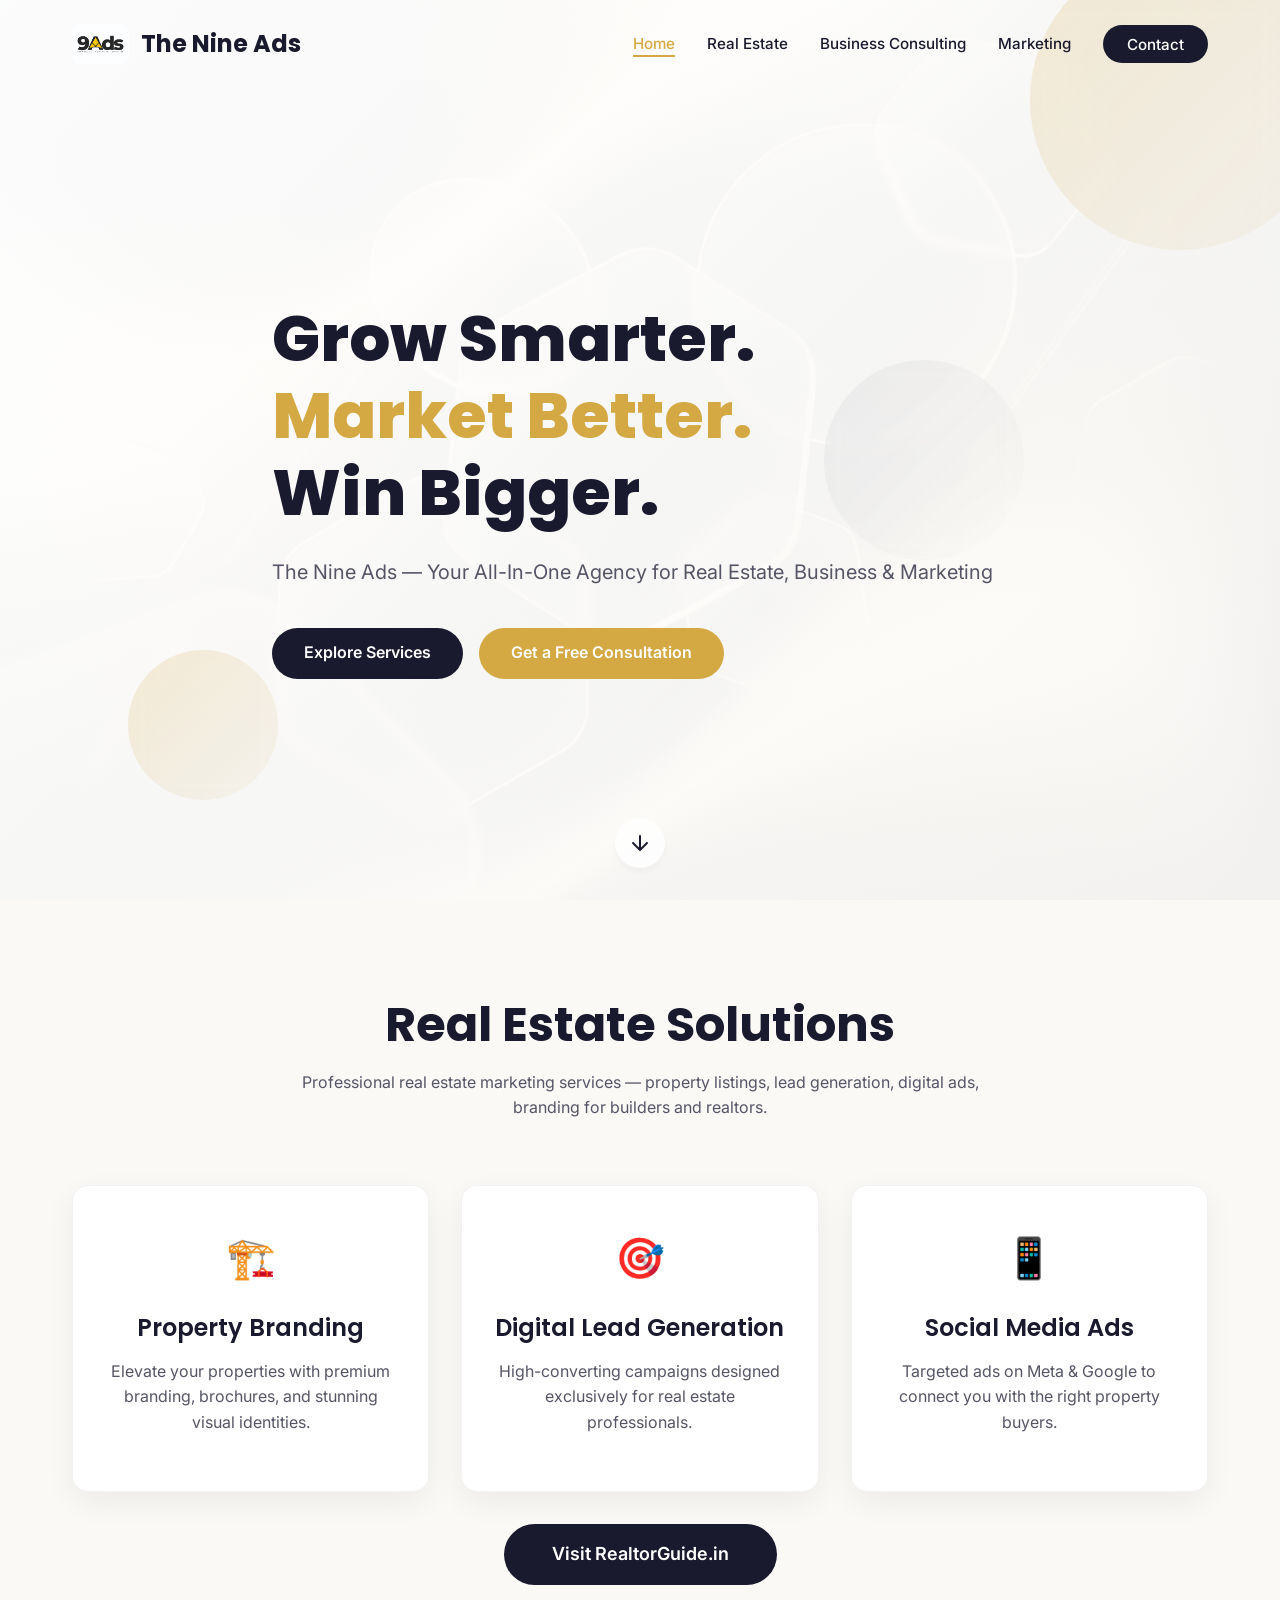
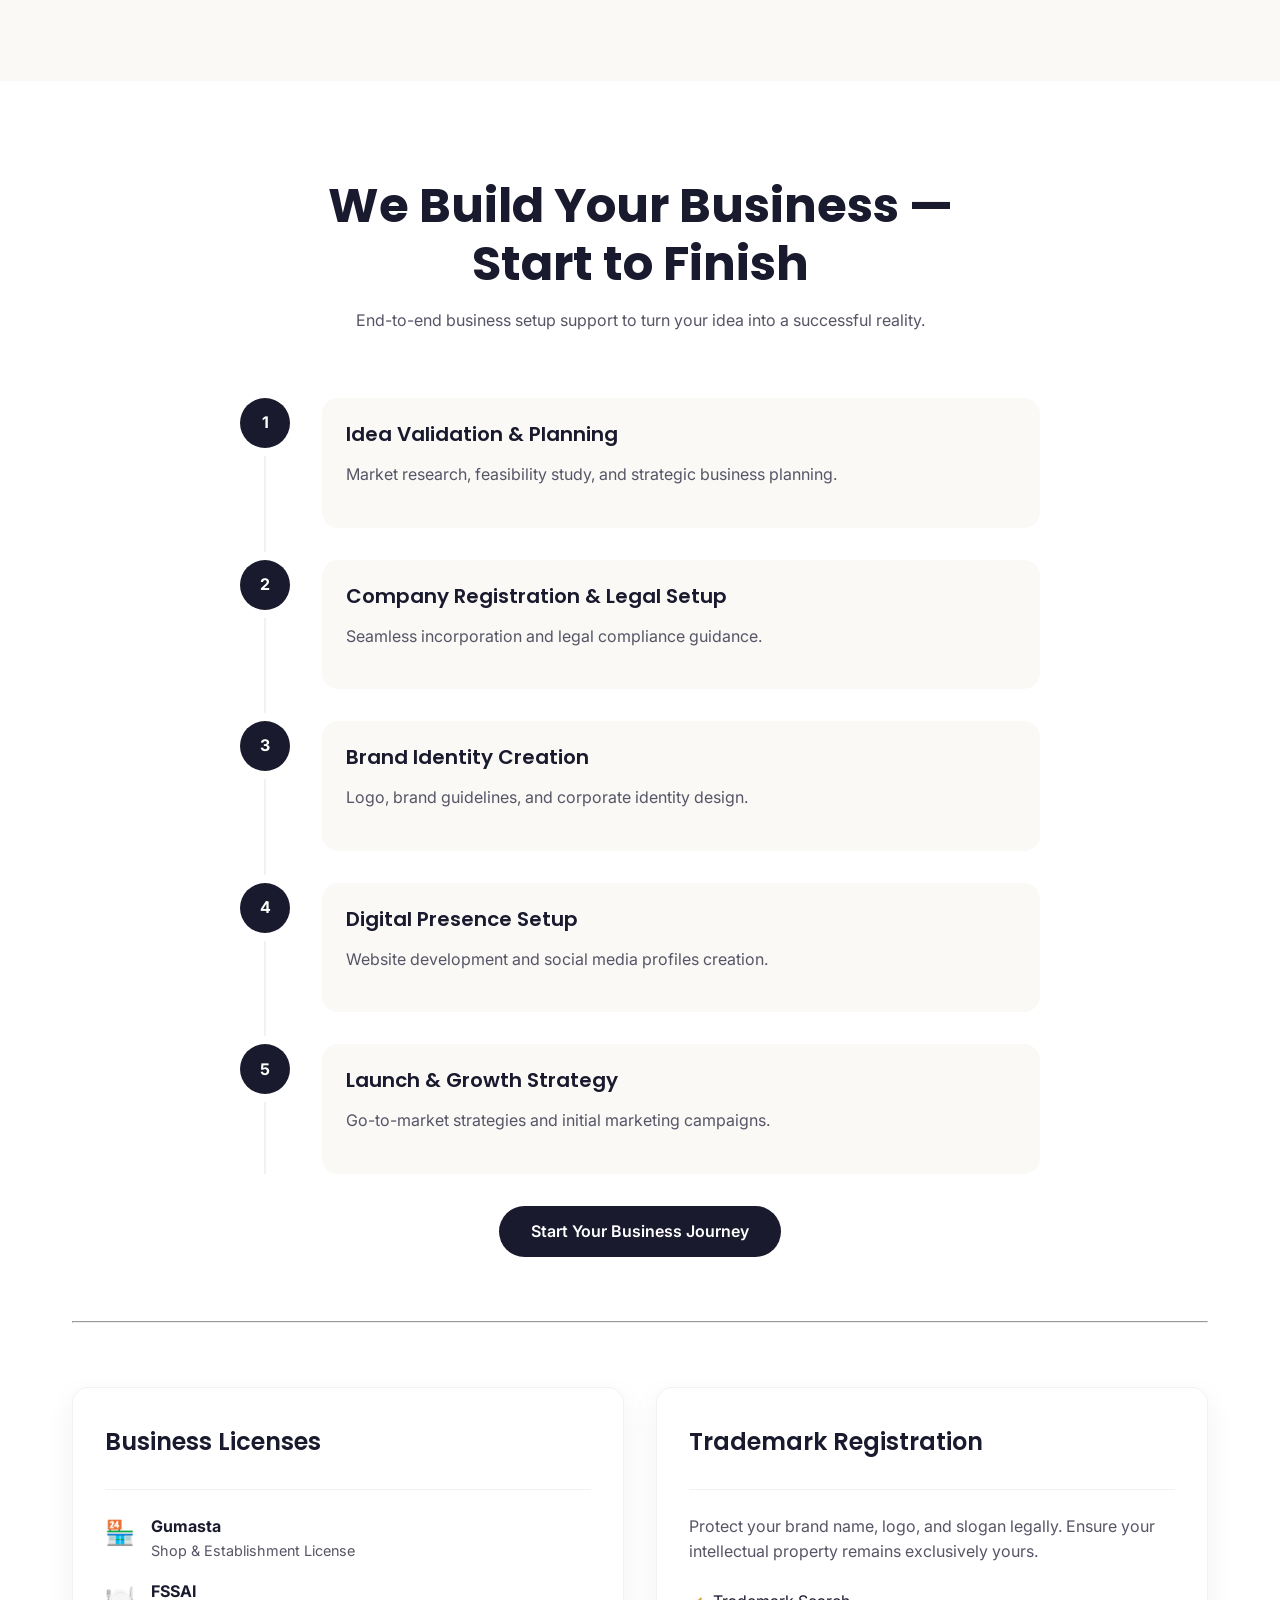
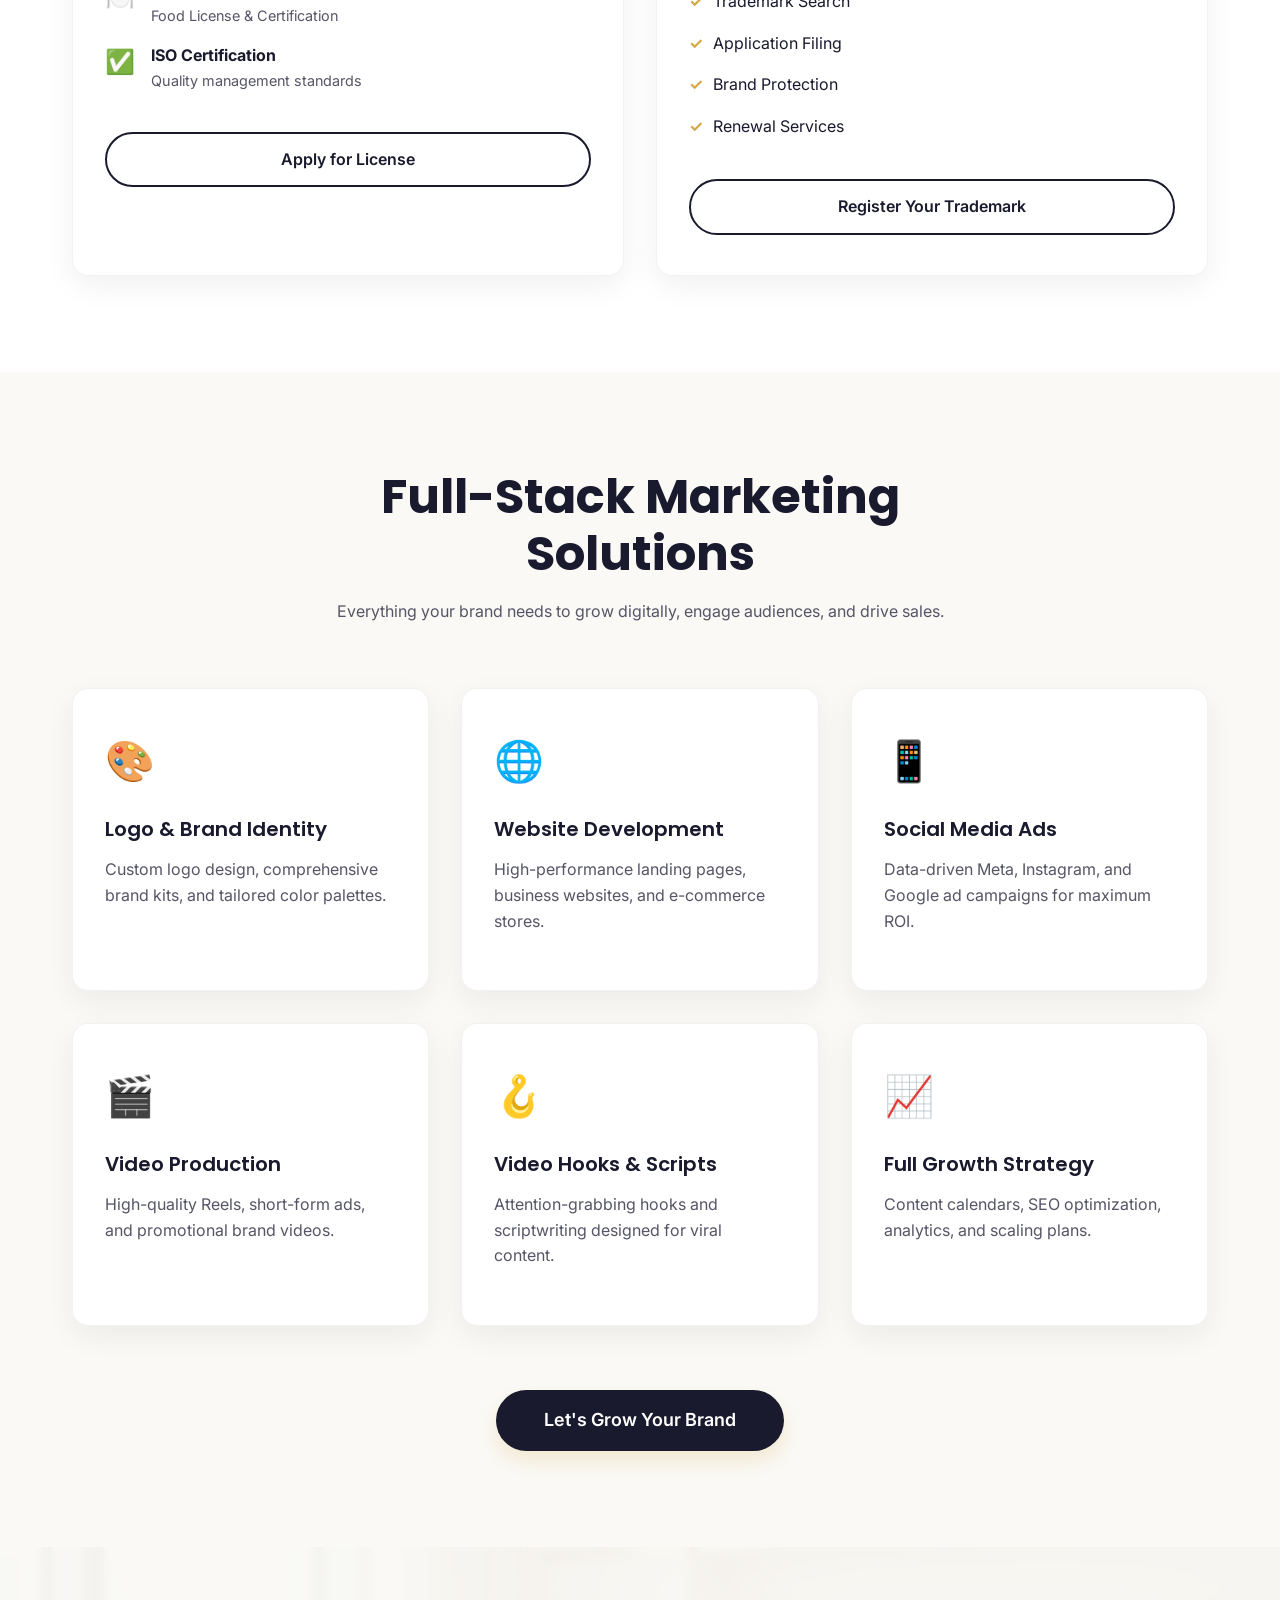
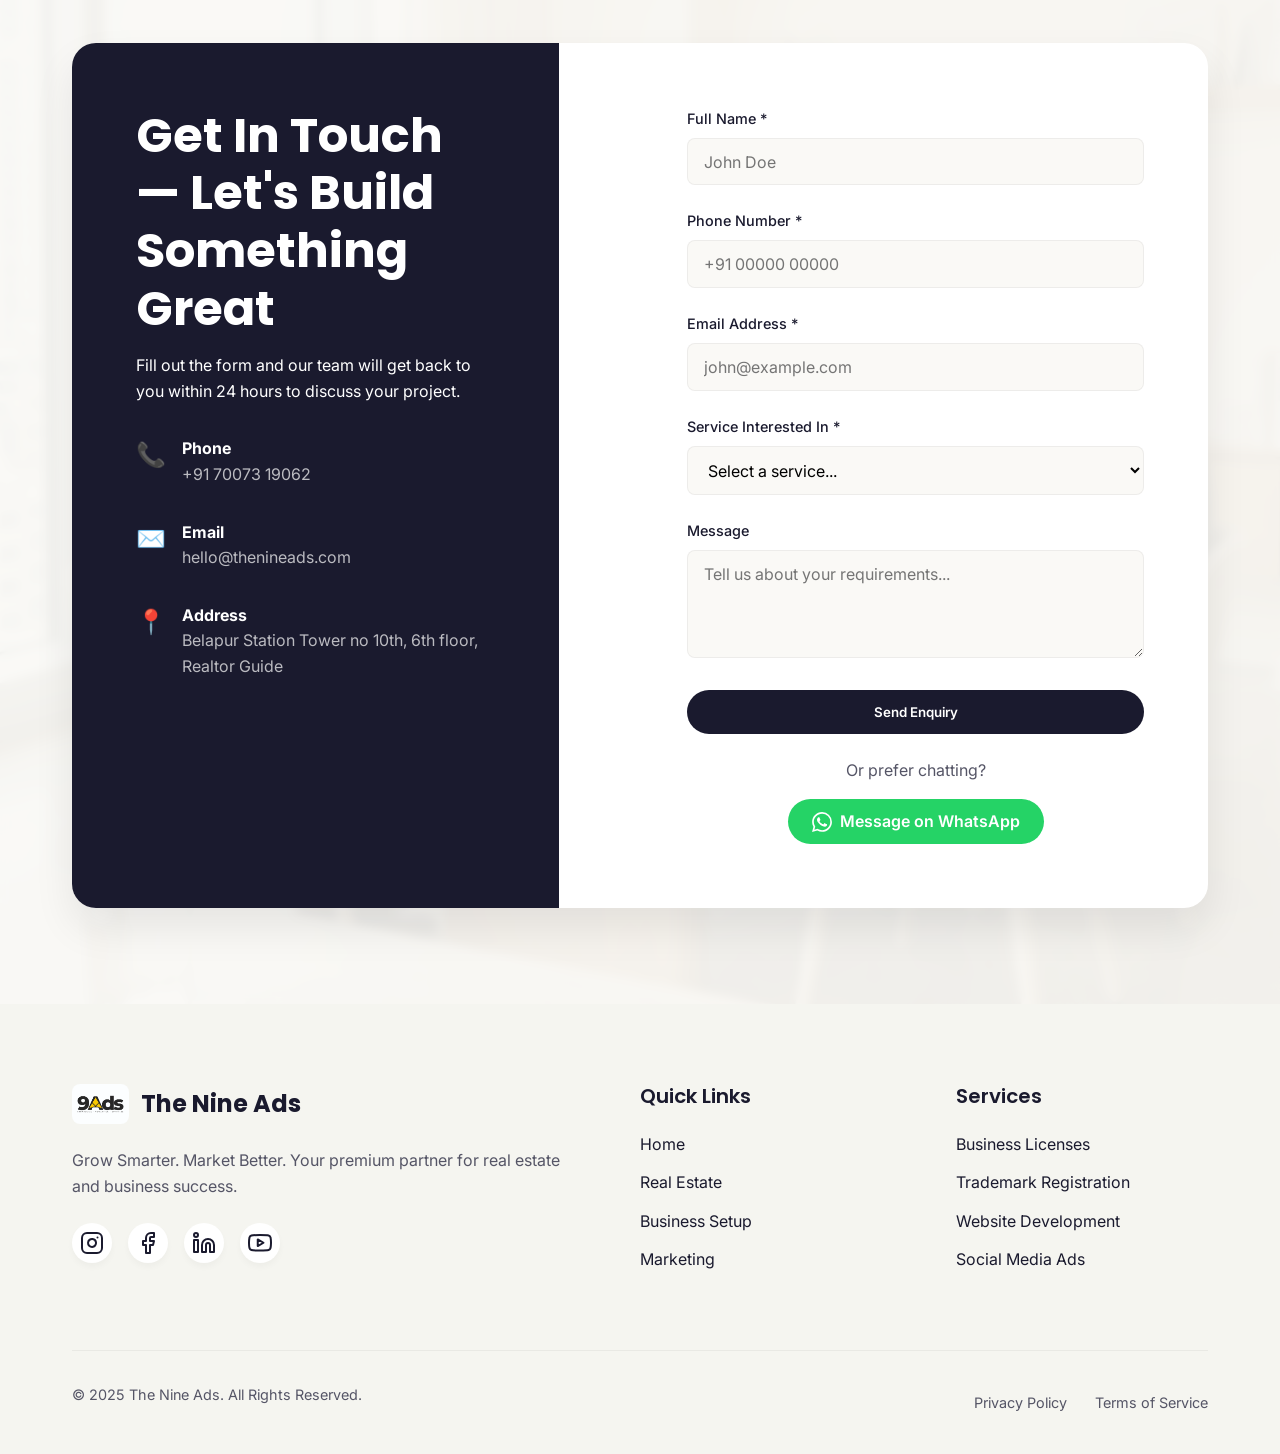
==== commit e36fbd21: "Update address, add legal pages, and pre-fill WhatsApp message" ====
--- a/index.html
+++ b/index.html
@@ -299,7 +299,7 @@
                             <span class="icon">📍</span>
                             <div>
                                 <strong>Address</strong>
-                                <p>Mumbai, Maharashtra, India</p>
+                                <p>Belapur Station Tower no 10th, 6th floor, Realtor Guide</p>
                             </div>
                         </div>
                     </div>
@@ -345,7 +345,7 @@
                         
                         <div class="whatsapp-fallback full-width text-center mt-3">
                             <p class="text-sm">Or prefer chatting?</p>
-                            <a href="https://wa.me/917007319062" target="_blank" class="btn btn-whatsapp">
+                            <a href="https://wa.me/917007319062?text=Hello!%20I'm%20interested%20in%20your%20services.%20Can%20we%20connect%3F" target="_blank" class="btn btn-whatsapp">
                                 <svg viewBox="0 0 24 24" width="20" height="20" fill="currentColor"><path d="M17.472 14.382c-.297-.149-1.758-.867-2.03-.967-.273-.099-.471-.148-.67.15-.197.297-.767.966-.94 1.164-.173.199-.347.223-.644.075-.297-.15-1.255-.463-2.39-1.475-.883-.788-1.48-1.761-1.653-2.059-.173-.297-.018-.458.13-.606.134-.133.298-.347.446-.52.149-.174.198-.298.298-.497.099-.198.05-.371-.025-.52-.075-.149-.669-1.612-.916-2.207-.242-.579-.487-.5-.669-.51-.173-.008-.371-.01-.57-.01-.198 0-.52.074-.792.372-.272.297-1.04 1.016-1.04 2.479 0 1.462 1.065 2.875 1.213 3.074.149.198 2.096 3.2 5.077 4.487.709.306 1.262.489 1.694.625.712.227 1.36.195 1.871.118.571-.085 1.758-.719 2.006-1.413.248-.694.248-1.289.173-1.413-.074-.124-.272-.198-.57-.347m-5.421 7.403h-.004a9.87 9.87 0 01-5.031-1.378l-.361-.214-3.741.982.998-3.648-.235-.374a9.86 9.86 0 01-1.51-5.26c.001-5.45 4.436-9.884 9.888-9.884 2.64 0 5.122 1.03 6.988 2.898a9.825 9.825 0 012.893 6.994c-.003 5.45-4.437 9.884-9.885 9.884m8.413-18.297A11.815 11.815 0 0012.05 0C5.495 0 .16 5.335.157 11.892c0 2.096.547 4.142 1.588 5.945L.057 24l6.305-1.654a11.882 11.882 0 005.683 1.448h.005c6.554 0 11.89-5.335 11.893-11.893a11.821 11.821 0 00-3.48-8.413z"/></svg>
                                 Message on WhatsApp
                             </a>
@@ -398,8 +398,8 @@
             <div class="footer-bottom">
                 <p>&copy; 2025 The Nine Ads. All Rights Reserved.</p>
                 <div class="footer-legal">
-                    <a href="#">Privacy Policy</a>
-                    <a href="#">Terms of Service</a>
+                    <a href="privacy-policy.html">Privacy Policy</a>
+                    <a href="terms-of-service.html">Terms of Service</a>
                 </div>
             </div>
         </div>
